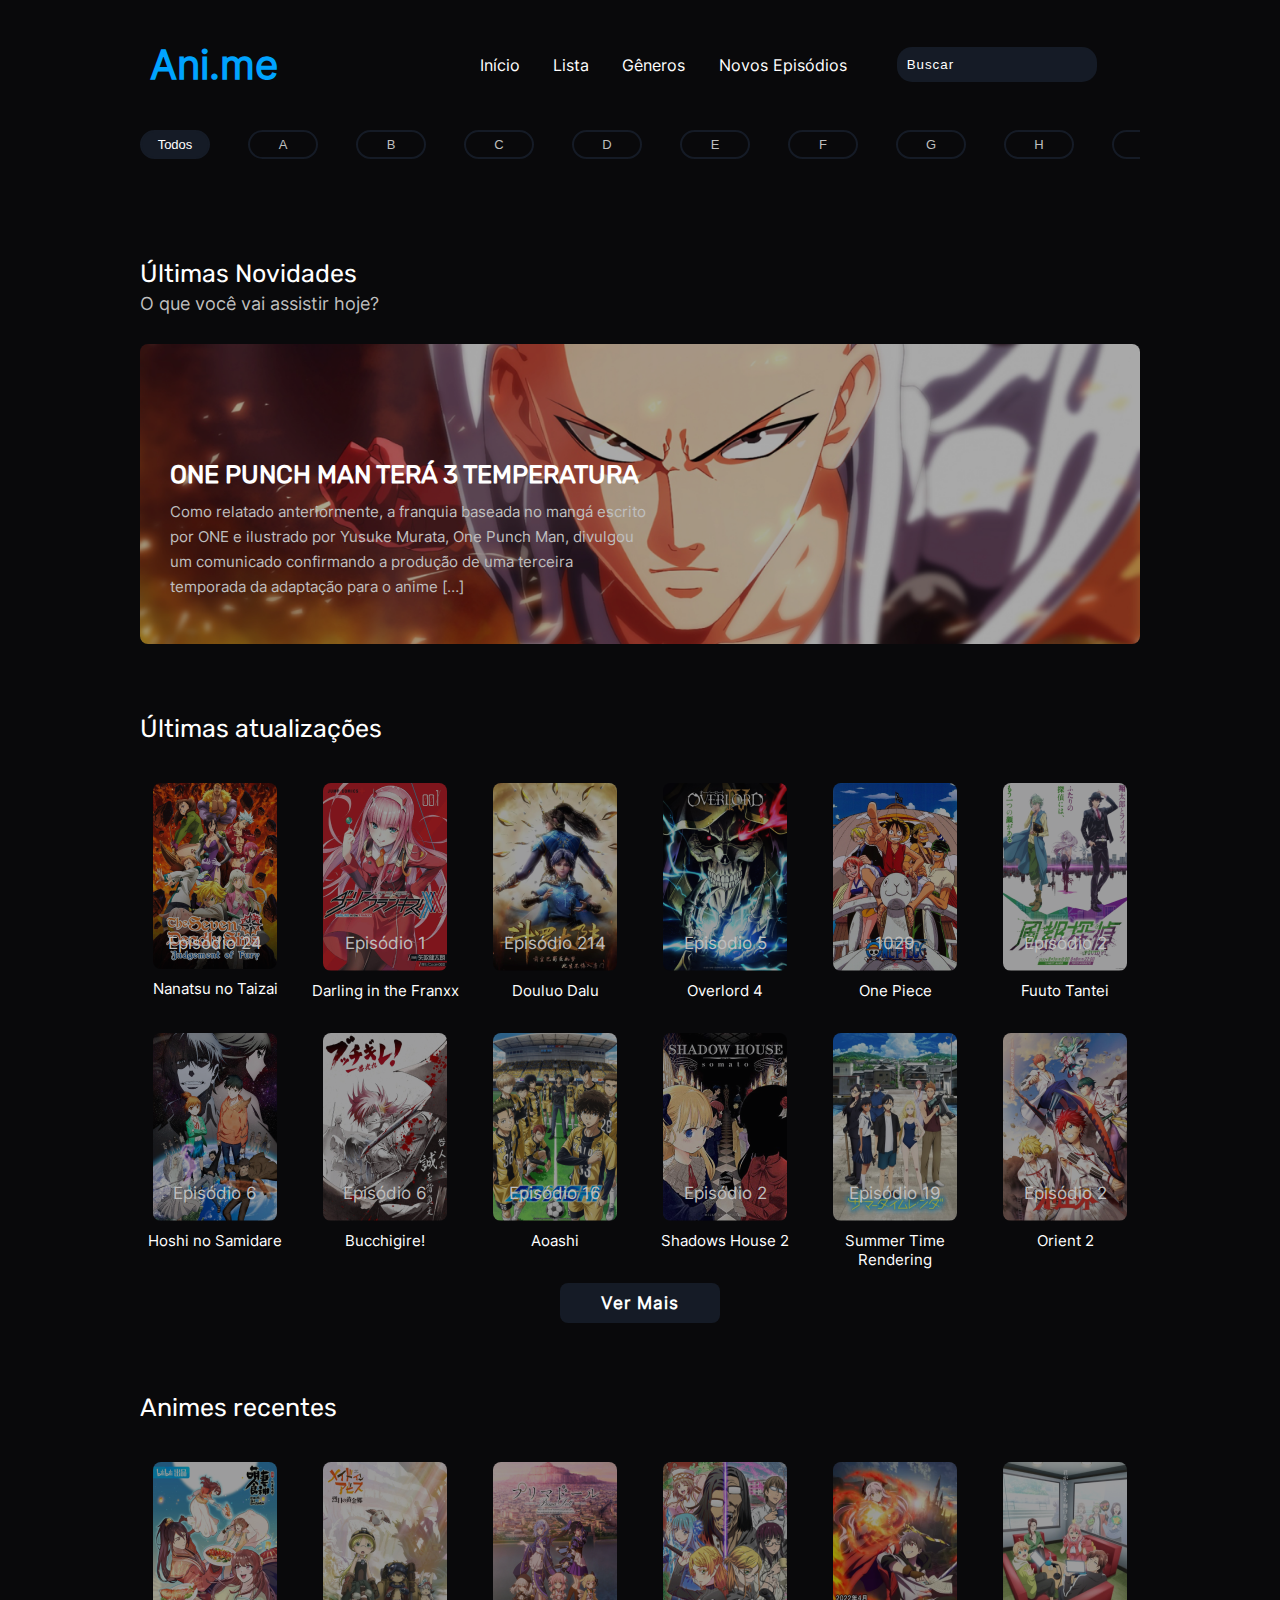
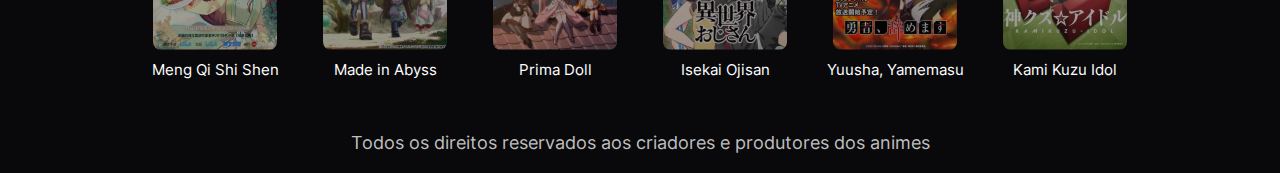
==== index.html @ 36310604 "atualizando arquivo" ====
<!DOCTYPE html>
<html lang="pt- BR">

<head>
    <meta charset="UTF-8">
    <meta name="viewport" content="width=device-width, initial-scale=1.0">
    <meta name="author" content="Letícia Carpes">
    <link rel="stylesheet" href="./styles/main.css">
    <link rel="stylesheet" href="./styles/second.css">
    <title>Projeto Anime</title>
</head>

<body>

    <header class="container-grid">

        <section class="sectionTop">

            <div class="titleHeader">
                <h1>Ani.me</h1>
            </div>

            <div class="containerNav">

                <nav class="navHeader">
                    <ul class="ulHeader">
                        <li><a href="#">Início</a></li>
                        <li><a href="#">Lista</a></li>
                        <li><a href="#">Gêneros</a></li>
                        <li><a href="#">Novos Episódios</a></li>
                    </ul>
                </nav>

                <div class="inputHeader">
                    <input type="text" placeholder="Buscar">
                </div>
            </div>

        </section>

        <section class="sectionLow">

            <div class="buttonHeader">
                <button>Todos</button>
                <button>A</button>
                <button>B</button>
                <button>C</button>
                <button>D</button>
                <button>E</button>
                <button>F</button>
                <button>G</button>
                <button>H</button>
                <button>I</button>
                <button>J</button>
                <button>K</button>
                <button>L</button>
                <button>M</button>
                <button>N</button>
                <button>O</button>
                <button>P</button>
                <button>Q</button>
                <button>R</button>
                <button>S</button>
                <button>T</button>
                <button>U</button>
                <button>V</button>
                <button>W</button>
                <button>Y</button>
                <button>X</button>
                <button>Z</button>
            </div>
        </section>
    </header>

    <main class="container-grid">
        <article class="containerBanner">
            <div class="titleBanner">
                <h3>Últimas Novidades</h3>
                <p>O que você vai assistir hoje?</p>
            </div>



            <div class="imgBanner"></div>

            <div class="textBanner">
                <h1>One Punch Man Terá 3 Temperatura</h1>

                <p>Como relatado anteriormente, a franquia baseada no mangá escrito por ONE e ilustrado por Yusuke
                    Murata, One Punch Man, divulgou um comunicado confirmando a produção de uma terceira temporada da
                    adaptação para o anime […]</p>
            </div>
        </article>


        <section class="containerCards">
            <div class="titleCards">
                <h3>Últimas atualizações</h3>
            </div>

            <section class="containerSeries">
                <div class="card">
                    <div class="imgCard">
                        <img src="./assets/image/ep24.png" alt="">

                        <div class="subtitleCard"><span>Episódio 24</span></div>
                    </div>

                    <div class="textCard">Nanatsu no Taizai</div>
                </div>

                <div class="card">

                    <div class="imgCard">
                        <img src="./assets/image/ep1.png" alt="">
                        <div class="subtitleCard"><span><a href="./second.html">Episódio 1</a></span></div>
                    </div>

                    <div class="textCard">Darling in the Franxx</div>
                </div>


                <div class="card">

                    <div class="imgCard">
                        <img src="./assets/image/ep214.png" alt="">
                        <div class="subtitleCard"><span>Episódio 214</span></div>
                    </div>

                    <div class="textCard">Douluo Dalu</div>
                </div>


                <div class="card">

                    <div class="imgCard">
                        <img src="./assets/image/ep5.png" alt="">
                        <div class="subtitleCard"><span>Episódio 5</span></div>
                    </div>

                    <div class="textCard">Overlord 4</div>
                </div>


                <div class="card">
                    <div class="imgCard">
                        <img src="./assets/image/1029.png" alt="">
                        <div class="subtitleCard"><span>1029</span></div>
                    </div>

                    <div class="textCard">One Piece</div>
                </div>


                <div class="card">
                    <div class="imgCard">

                        <img src="./assets/image/ep2.png" alt="">
                        <div class="subtitleCard"><span>Episódio 2</span></div>
                    </div>

                    <div class="textCard">Fuuto Tantei</div>
                </div>


                <div class="card">

                    <div class="imgCard">

                        <img src="./assets/image/ep6.png" alt="">
                        <div class="subtitleCard"><span>Episódio 6</span></div>
                    </div>

                    <div class="textCard">Hoshi no Samidare</div>
                </div>


                <div class="card">
                    <div class="imgCard">

                        <img src="./assets/image/ep6(2).png" alt="">
                        <div class="subtitleCard"><span>Episódio 6</span></div>
                    </div>

                    <div class="textCard">Bucchigire!</div>
                </div>

                <div class="card">
                    <div class="imgCard">
                        <img src="./assets/image/ep16.png" alt="">
                        <div class="subtitleCard"><span>Episódio 16</span></div>
                    </div>

                    <div class="textCard">Aoashi</div>
                </div>


                <div class="card">
                    <div class="imgCard">

                        <img src="./assets/image/ep2(2).png" alt="">
                        <div class="subtitleCard"><span>Episódio 2</span></div>
                    </div>

                    <div class="textCard">Shadows House 2</div>
                </div>


                <div class="card">

                    <div class="imgCard">

                        <img src="./assets/image/ep19.png" alt="">
                        <div class="subtitleCard"><span>Episódio 19</span></div>
                    </div>

                    <div class="textCard">Summer Time Rendering</div>
                </div>


                <div class="card">

                    <div class="imgCard">
                        <img src="./assets/image/ep2(3).png" alt="">
                        <div class="subtitleCard"><span>Episódio 2</span></div>
                    </div>

                    <div class="textCard">Orient 2</div>
                </div>

            </section>

            <div class="containerButton">
                <button><strong>Ver Mais</strong></button>
            </div>
        </section>

    <section class="containerCards">
        <div class="titleCards">
            <h3>Animes recentes</h3>
        </div>

        <section class="containerSeries">
            
            <div class="card">
                <div class="imgCard">
                    <img src="./assets/image/img-1.png" alt="">
                </div>

                <div class="textCard">Meng Qi Shi Shen</div>
            </div>

            <div class="card">

                <div class="imgCard">
                    <img src="./assets/image/img-2.png" alt="">
                </div>

                <div class="textCard">Made in Abyss</div>
            </div>


            <div class="card">

                <div class="imgCard">
                    <img src="./assets/image/img-3.png" alt="">
                </div>

                <div class="textCard">Prima Doll</div>
            </div>


            <div class="card">

                <div class="imgCard">
                    <img src="./assets/image/img-4.png" alt="">
                </div>

                <div class="textCard">Isekai Ojisan</div>
            </div>


            <div class="card">
                <div class="imgCard">
                    <img src="./assets/image/img-5.png" alt="">
                </div>

                <div class="textCard">Yuusha, Yamemasu</div>
            </div>


            <div class="card">
                <div class="imgCard">
                    <img src="./assets/image/img-6.png" alt="">
                </div>

                <div class="textCard">Kami Kuzu Idol</div>
            </div>

        </section>
    </section>
    </main>

    <footer class="container-grid containerFooter">
            <p>Todos os direitos reservados aos criadores e produtores dos animes</p>
    </footer>
</body>

</html>
---- styles/main.css ----
*{
    margin: 0;
    padding: 0;
    box-sizing: border-box;
}

@font-face {
    font-family: 'Inter';
    src: url('../assets/font/Inter-Regular.ttf');
}

@font-face {
    font-family: 'Rubik';
    src: url('../assets/font/Rubik-Regular.ttf');
}



.container-grid{
    max-width: 1000px;
    margin: 0 auto;
}


body{
    background-color: #09090B;
    color: white;
}

.sectionTop{
    padding: 10px;
    display: flex;
    justify-content: space-between;
    align-items: center;
    font-family: 'Inter';
    width: 1000px;
    margin-top: 30px;
}


.titleHeader{
    color: #00A3FF;
    font-weight: 600;
    font-size: 20px;
}

.containerNav{
    width: 700px;
    display: flex;
    justify-content: space-evenly;
    align-items: center;
}

.navHeader{
    width: 400px;
}

.ulHeader{
    display: flex;
    flex-direction: row;
    justify-content: space-around;
    align-items: center;
    list-style-type: none;
}

.ulHeader>li:hover{
    cursor: pointer;
    font-size: 18px;
    border-bottom: 2px solid #00A3FF;
}

.ulHeader>li>a{
    text-decoration: none;
    color: #FFFFFF;
}

.inputHeader>input{
    width: 200px;
    padding: 10px;
    outline: #00A3FF;
    border: none;
    background-color: #151B26;
    color: #FFFFFF;
    border-radius: 15px;
}

input:hover{
    border:2px solid #00A3FF;
}

.inputHeader>input::placeholder{
    color: #FFFFFF;
    letter-spacing: 1px;
}

.sectionLow{
    width: 100%;
    height: 90px;
    display: flex;
    align-items: center;
    overflow-x: scroll;
    overflow-inline: auto;
}


.sectionLow::-webkit-scrollbar {
    height: 5px;
  }
  
  .sectionLow::-webkit-scrollbar-track {
    background: #151B26;
  }
  

  .sectionLow::-webkit-scrollbar-thumb {
    background: #00A3FF;
    border-radius: 5px; 
  }
  
  .sectionLow::-webkit-scrollbar-thumb:hover {
    background: #0077CC;
  }


.buttonHeader{
    display: flex;
}


.buttonHeader>button:first-child{
    margin-left: 0;
    background-color: #151B26;
    color: #FFFFFF;
}


.buttonHeader>button{
    padding: 5px;
    background-color: #09090B;
    border: none;
    color: #BFBFBF;
    font-size: 13px;
    border: 2px solid #151B26;
    border-radius: 15px;
    width: 70px;
    cursor: pointer;
    margin-left: 38px;
}

.buttonHeader>button:hover{
    background-color: #151B26;
}


.containerBanner{
    margin-top: 70px;
    display: flex;
    flex-direction: column;
    gap: 25px;
}

.titleBanner{
    line-height: 30px;
}

.titleBanner>h3{
    font-family: 'Rubik';
    font-size: 25px;
    font-weight: 100;
}

.titleBanner>p{
    font-family: 'Inter';
    font-size: 18px;
    font-weight: 100;
    color: #BFBFBF;
}


.imgBanner {
    background-image: url('../assets/image/wallpaper.png');
    padding: 25px;
    background-size: cover;
    height: 300px;
    border-radius: 8px;
    opacity: 65%;
    position:relative;
    cursor: pointer;
}

.imgBanner:hover{
    opacity: 50%;
}

.textBanner{
    padding: 30px;
    width: 600px;
    position: absolute;
    top: 430px;

    display: flex;
    flex-direction: column;
    gap: 10px;
}


.textBanner>h1{
    font-family: 'Rubik';
    font-size: 25px;
    font-weight: 600;
    text-transform: uppercase;
    color: #FFFFFF;
}

.textBanner>p{
    width: 480px;
    font-family: 'Inter';
    font-size: 15px;
    color: #BFBFBF;
    line-height: 25px;
}


.containerCards{
    /* border: 5px solid red; */
    margin-top: 70px;
}

.titleCards{
    margin-bottom: 30px;
}

.titleCards>h3{
    font-family: 'Rubik';
    font-size: 25px;
    font-weight: 300;
}

.containerSeries{
    /* border: 5px solid green; */
    padding-top: 10px;
    height: auto;
    
    display: flex;
    justify-content: space-between;
    flex-wrap: wrap;

}

.card{
    /* border: 5px solid purple; */
    display: flex;
    flex-direction: column;
    align-items: center;
    width: 150px;
    height: 250px;
   
}

.imgCard{
    display: flex;
    flex-direction: column;
    align-items: center;
    justify-content: center;
    position: relative;
}

.imgCard>img{
    width: 100%;
    border-radius: 8px;
    opacity: 60%;
}


.imgCard>img:hover{
    opacity: 30%;
}


.subtitleCard{
    display: flex;
    justify-content: center;
}

.subtitleCard>span{
    font-family: 'Inter';
    font-size: 17px;
    color: #BFBFBF;
    text-align: center;
    position: absolute;
    top: 150px;
    cursor: pointer;
}

.subtitleCard>span>a{
    text-decoration: none;
    color: #BFBFBF;
}


.textCard{
    /* border: 5px solid pink; */
    width: 150px;
    text-align: center;
    font-family: 'Inter';
    font-size: 15px;
    color: #FFFFFF;
    margin-top: 10px;
}


.containerButton{
    /* border: 2px solid white; */
    display: flex;
    justify-content: center;
}

.containerButton>button{
    width: 160px;
    height: 40px;
    border: none;
    border-radius: 8px;
    color: #FFFFFF;
    background-color: #151B26;
    font-family: 'Inter';
    font-size: 17px;
    letter-spacing: 1px; 

    cursor: pointer;
}

.containerButton>button:hover{
    background-color: #151b26ad;
} 


.containerFooter{
    margin-top: 20px;
    margin-bottom: 20px;
    display: flex;
    justify-content: center;
    align-items: center;
    font-family: 'Inter';
    font-size: 18px;
    color: #BFBFBF;
}


@media screen and (max-width: 414px) {

    
}
---- styles/second.css ----
.titleVideo{
    /* border: 5px solid yellow; */
    margin-top: 20px;
    margin-bottom: 20px;
    width: 85%;
    display: flex;
    justify-content: space-between;
}

.titleVideo>h1{
    font-family: 'Rubik';
    font-size: 25px;
    color: #FFFFFF;
    letter-spacing: 1px;
}

.titleVideo>h2{
    font-family: 'Rubik';
    font-size: 25px;
    font-weight: 300;
    color: #BFBFBF;
}

.containerVideo{
    /* border: 5px solid red; */
    display: flex;
    justify-content: space-between;
}


.videoBanner{
    /* border: 5px solid green; */
    width: auto;
    height: auto;
}

.bannerImg{
    position: relative;
    width: 700px;
    height: 390px;
    opacity: 70%;
}

.bannerImg:hover{
    opacity: 50%;
}

.bannerIcon{
    position: absolute;
    top: 300px;
    left: 430px;
    cursor: pointer;
}

.bannerIcon:hover{
    opacity: 90%;
}

.containerVideoCard{
    /* border: 5px solid purple; */
    width: 100%;
    display: flex;
    flex-direction: column;
    flex-wrap: wrap;
}

.videoCard{
    margin-left: 10px;
    padding-bottom: 10px;
    display: flex;
}

.videoImg{
    width: 80px;
    height: 90px;
}


.textVideo{
    /* border: 5px solid red; */
    background-color: #151B26;
    width: 60%;
    padding-left: 10px;
    line-height: 25px;
    display: flex;
    flex-direction: column;
    justify-content: center;
    cursor: pointer;
}

.textVideo:hover{
    background-color: #2f3b529c;
}

.textVideo>h4{
    font-family: 'Rubik';
    font-size: 15px;
    color: #FFFFFF;
}

.textVideo>p{
    font-family: 'Inter';
    font-size: 15px;
    color: #BFBFBF;
}


.containerDescription{
    /* border: 5px solid red; */
    margin-top: 40px;
    display: flex;
    gap: 20px;
}


.imgDescription{
    /* border: 5px solid green; */
    width: auto;
    height: auto;
    display: flex;
    align-items: center;
}

.imgDescription>img{
    width: 250px;
    height: 330px;
    border-radius: 8px;
    cursor: pointer;
}

.imgDescription>img:hover{
    opacity: 50%;
}

.descriptionData{
    /* border: 5px solid yellow; */
    padding: 25px;
    width: 80%;
    display: flex;
    flex-direction: column;
    gap: 45px;
    line-height: 30px;
}

.textDescription>p>strong{
    font-family: 'Rubik';
    color: #FFFFFF;
    letter-spacing: 1px;
}

.textDescription>p{
    font-family: 'Inter';
    color: #BFBFBF;
}

.descriptionSinopse{
    /* border: 5px solid purple; */
    height: 100%;
    display: flex;
    flex-direction: column;
    gap: 10px;
    line-height: 25px;
}

.descriptionSinopse>h4{
    font-family: 'Rubik';
    color: #FFFFFF;
    letter-spacing: 1px;
}

.descriptionSinopse>p{
    font-family: 'Inter';
    font-size: 15px;
    text-align: justify;
    color: #BFBFBF;
}



.containerComments{
    /* border: 5px solid red; */
    display: flex;
    flex-direction: column;
    gap: 20px;
}


.titleComments{
    margin-top: 30px
}

.titleComments>h3{
    font-family: 'Rubik';
    font-size: 25px;
    font-weight: 300;
}

hr{
    border: 1px solid #151B26;
}

.profile{
    /* border: 5px solid green; */
    display: flex;
    gap: 20px;
}


.imgProfile>img{
    width: 70px;
    height: 70px;
}

.textProfile{
    /* border: 5px solid blue; */
    line-height: 30px;

}

.textProfile>span{
    font-family: 'Rubik';
    font-size: 15px;
    letter-spacing: 1px;
    color: #FFFFFF;
}

.textProfile>p{
    font-family: 'Inter';
    font-size: 15px;
    letter-spacing: 1px;
    color: #BFBFBF;
}


@media screen and (max-width: 414px) {

}
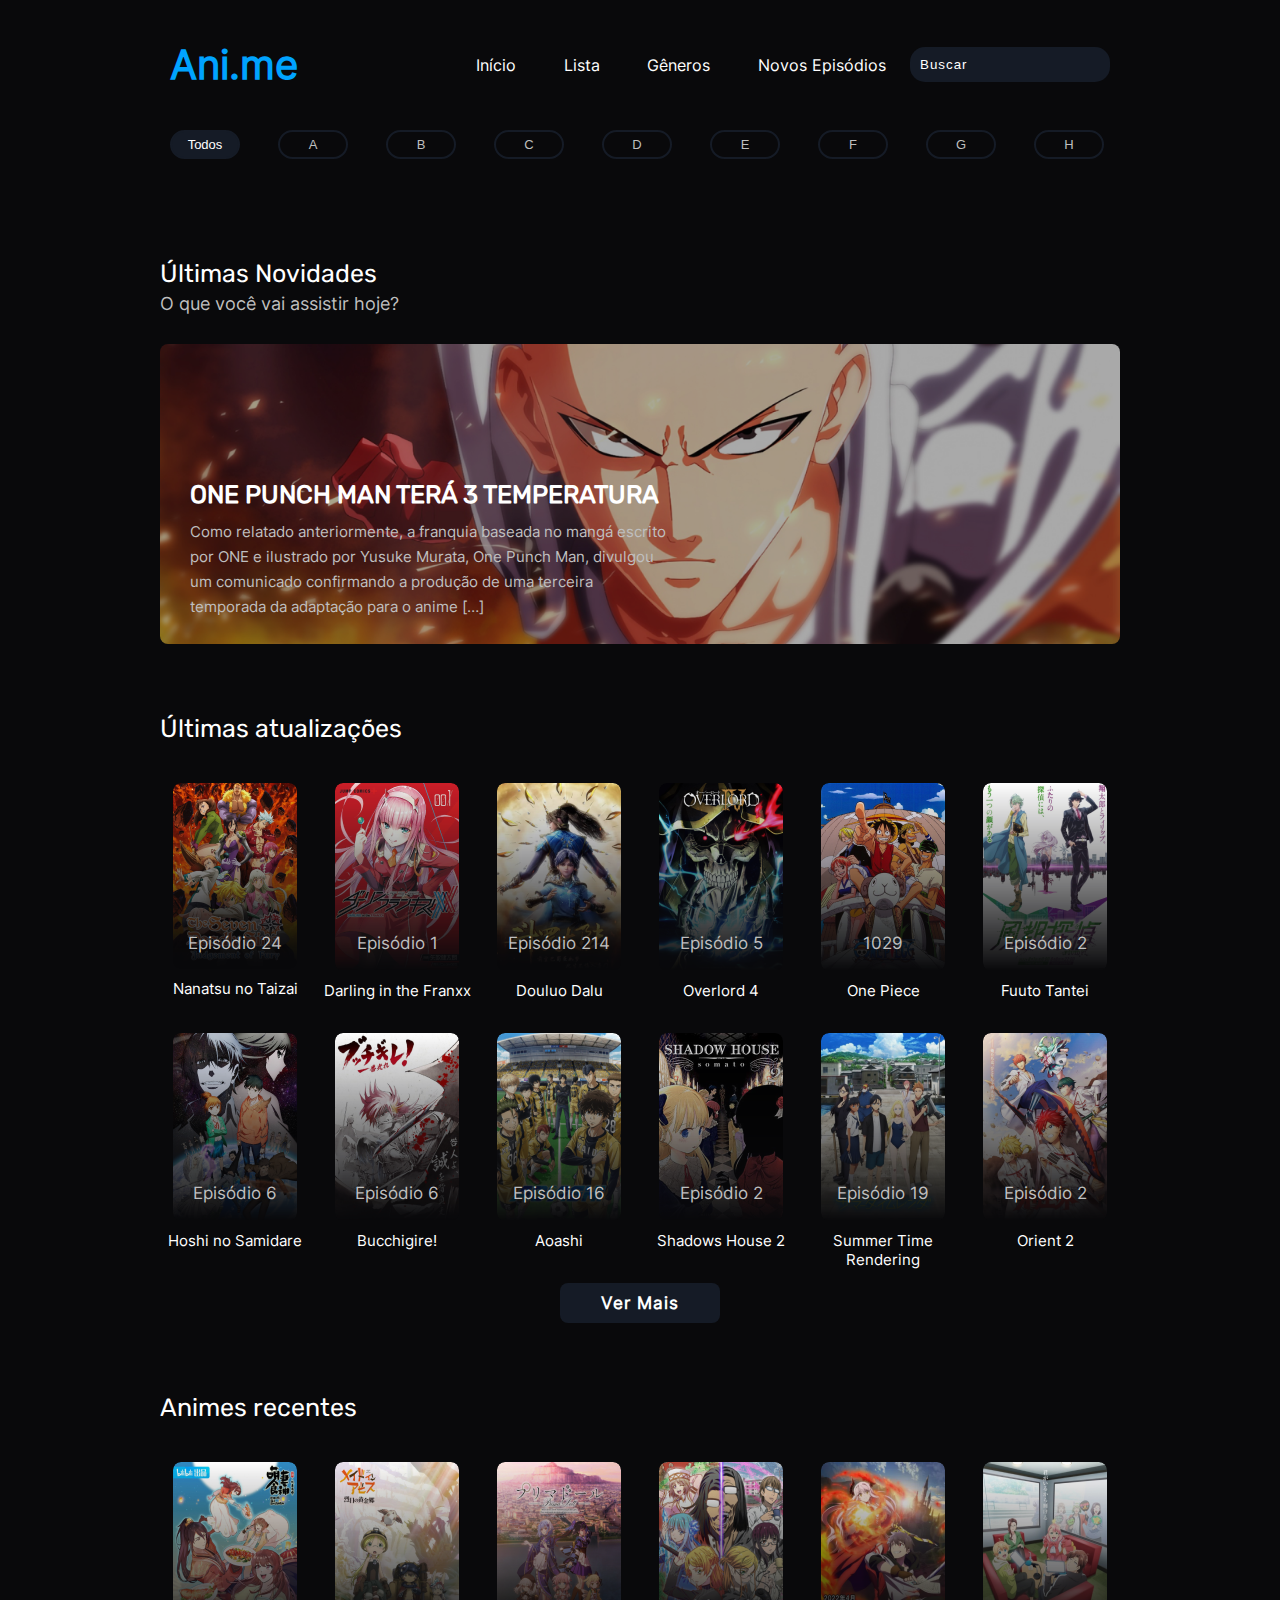
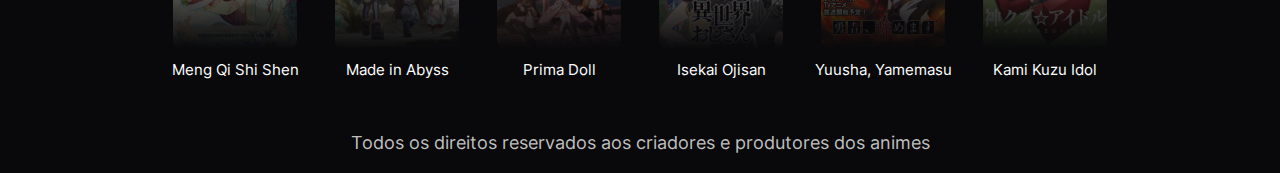
==== commit 628c99e8: "Adicionando mobile" ====
--- a/index.html
+++ b/index.html
@@ -33,6 +33,11 @@
 
                 <div class="inputHeader">
                     <input type="text" placeholder="Buscar">
+                </div>
+
+                <div class="iconsHeader">
+                    <img src="./assets/icons/fi_search.svg" alt="Pesquisa">
+                    <img src="./assets/icons/menu hamburguer.svg" alt="Menu" class="menu">
                 </div>
             </div>
 
--- a/styles/main.css
+++ b/styles/main.css
@@ -17,7 +17,7 @@
 
 
 .container-grid{
-    max-width: 1000px;
+    max-width: 75%;
     margin: 0 auto;
 }
 
@@ -33,26 +33,28 @@
     justify-content: space-between;
     align-items: center;
     font-family: 'Inter';
-    width: 1000px;
+    width: 100%;
     margin-top: 30px;
 }
 
 
-.titleHeader{
+.titleHeader>h1{
     color: #00A3FF;
     font-weight: 600;
-    font-size: 20px;
+    font-size: 40px;
 }
 
 .containerNav{
-    width: 700px;
+    width: 70%;
     display: flex;
     justify-content: space-evenly;
     align-items: center;
 }
 
+
 .navHeader{
-    width: 400px;
+    /* border: 2px solid white; */
+    width: 80%;
 }
 
 .ulHeader{
@@ -93,13 +95,18 @@
     letter-spacing: 1px;
 }
 
+.iconsHeader{
+    display: none;
+}
+
 .sectionLow{
     width: 100%;
     height: 90px;
+    padding: 10px;
     display: flex;
     align-items: center;
     overflow-x: scroll;
-    overflow-inline: auto;
+    /* overflow-inline: auto; */
 }
 
 
@@ -196,7 +203,7 @@
     padding: 30px;
     width: 600px;
     position: absolute;
-    top: 430px;
+    top: 450px;
 
     display: flex;
     flex-direction: column;
@@ -237,7 +244,6 @@
 }
 
 .containerSeries{
-    /* border: 5px solid green; */
     padding-top: 10px;
     height: auto;
     
@@ -248,7 +254,6 @@
 }
 
 .card{
-    /* border: 5px solid purple; */
     display: flex;
     flex-direction: column;
     align-items: center;
@@ -268,12 +273,12 @@
 .imgCard>img{
     width: 100%;
     border-radius: 8px;
-    opacity: 60%;
+    mask-image: linear-gradient(to bottom, rgba(0,0,0,0.998), rgba(0,0,0,0));
 }
 
 
 .imgCard>img:hover{
-    opacity: 30%;
+    opacity: 80%;
 }
 
 
@@ -299,7 +304,6 @@
 
 
 .textCard{
-    /* border: 5px solid pink; */
     width: 150px;
     text-align: center;
     font-family: 'Inter';
@@ -310,7 +314,6 @@
 
 
 .containerButton{
-    /* border: 2px solid white; */
     display: flex;
     justify-content: center;
 }
@@ -346,7 +349,117 @@
 }
 
 
-@media screen and (max-width: 414px) {
-
-    
+@media screen and (max-width: 415px) {
+
+.container-grid{
+    max-width: 90%;
+}
+
+.titleHeader>h1{
+    font-size: 24px;
+}
+
+.containerNav{
+    width: 25%;
+}
+
+.navHeader{
+    display: none;
+}
+
+.inputHeader{
+    display: none;
+}
+
+.iconsHeader{
+    width: 100%;
+    display: flex;
+    justify-content: space-between;
+}
+
+.iconsHeader>img{
+    cursor:pointer;
+}
+
+
+.buttonHeader>button:first-child{
+    margin-left: 0;
+    width: 66px;
+    background-color: #151B26;
+    color: #FFFFFF;
+}
+
+.buttonHeader>button{
+    font-size: 12px;
+    width: 52px;
+    margin-left: 20px;
+}
+
+
+.containerBanner{
+    margin-top: 50px;
+}
+
+.titleBanner>h3{
+    font-size: 18px;
+}
+
+.titleBanner>p{
+    font-size: 14px;
+}
+
+.imgBanner {
+    background-image: url('../assets/image/wallpaperMobile.png');
+}
+
+.textBanner{
+    width: 370px;
+}
+
+.textBanner>h1{
+    font-size: 15px;
+}
+
+.textBanner>p{
+    width: 85%;
+    font-size: 10px;
+    line-height: 15px;
+}
+
+.containerCards{
+    margin-top: 50px;
+}
+
+
+.titleCards>h3{
+    font-size: 18px;
+}
+
+.containerSeries{
+    justify-content: space-around;
+}
+
+.subtitleCard>span{
+    font-size: 12px;
+}
+
+.textCard{
+    font-size: 14px;
+}
+
+.containerButton{
+    margin-top: 20px;
+}
+
+.containerButton>button{
+    width: 100%;
+    font-size: 16px;
+}
+
+.containerFooter{
+    margin-top: 40px;
+    font-size: 14px;
+    text-align: center;
+}
+
 }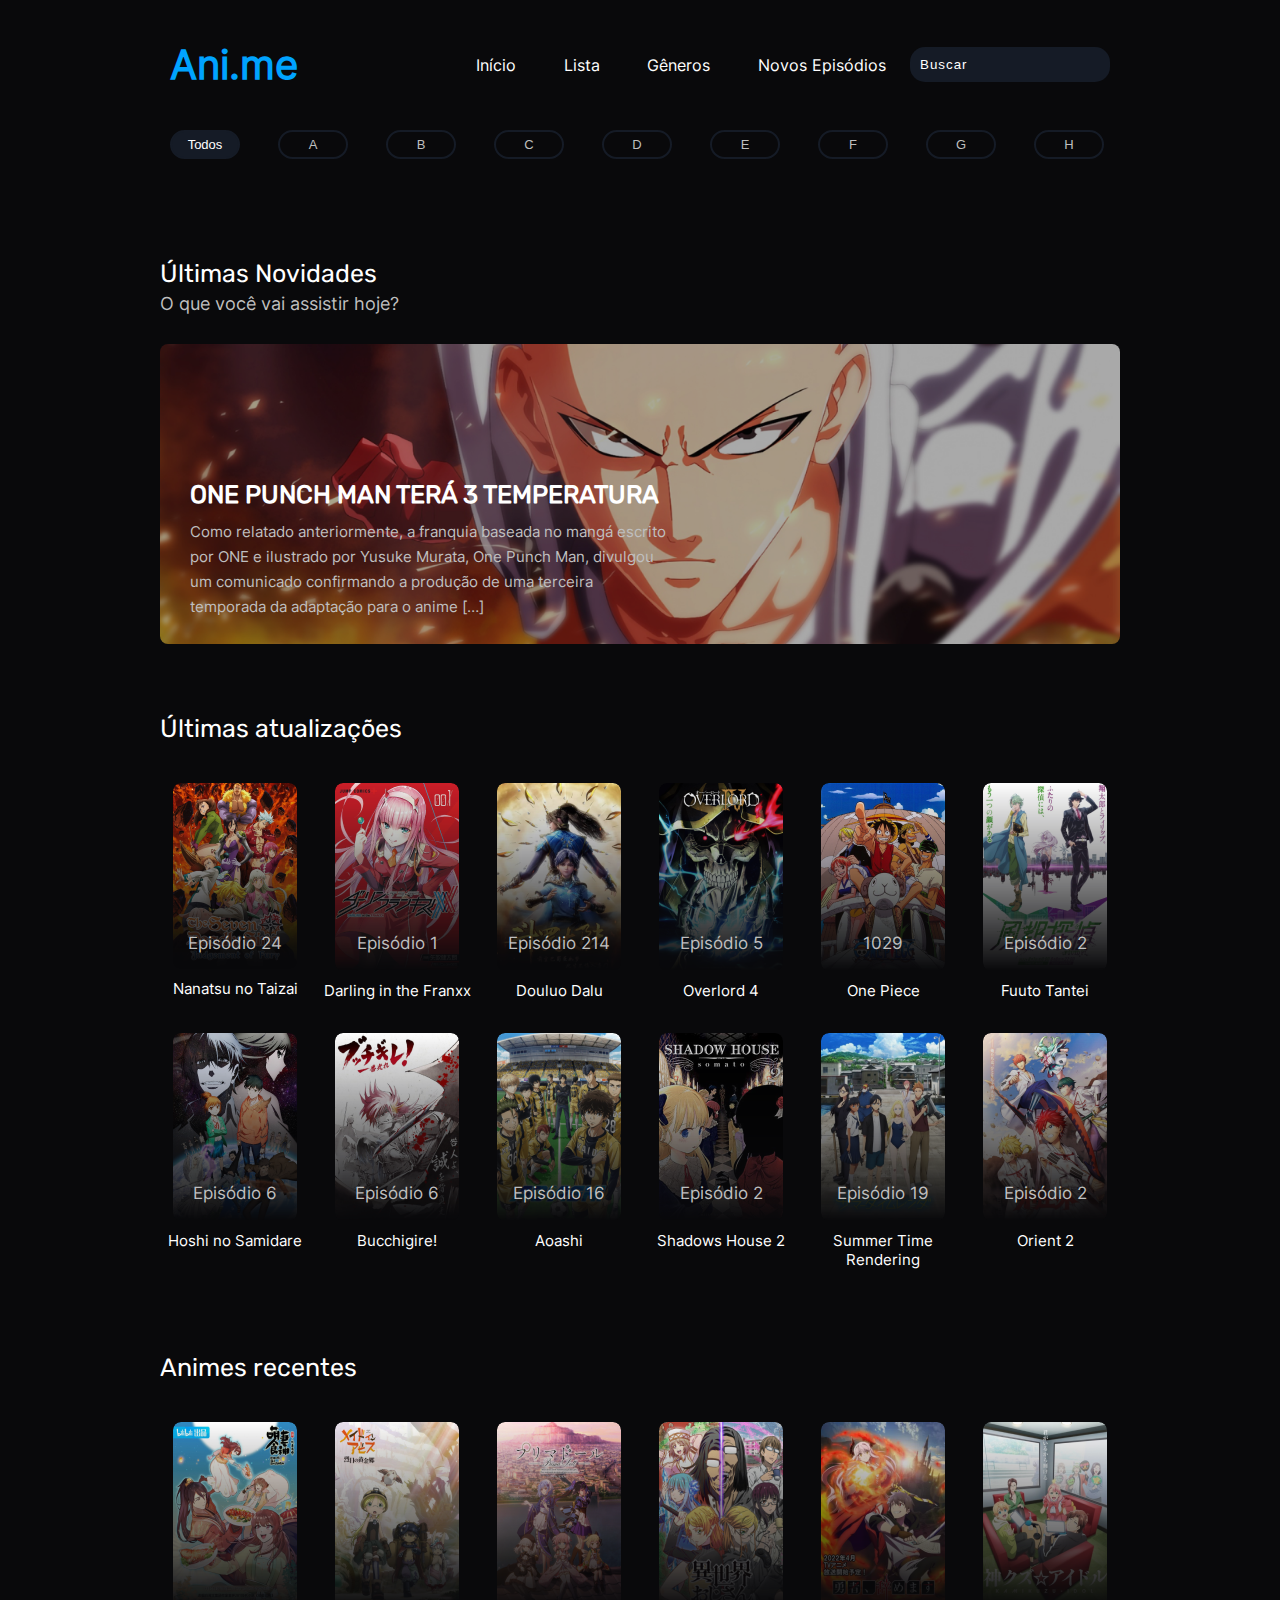
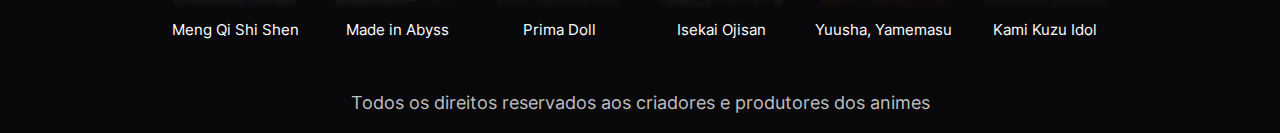
==== commit 4a2e30a3: "Atualizando arquivos mobile" ====
--- a/index.html
+++ b/index.html
@@ -22,7 +22,7 @@
 
             <div class="containerNav">
 
-                <nav class="navHeader">
+                <nav class="navHeader open">
                     <ul class="ulHeader">
                         <li><a href="#">Início</a></li>
                         <li><a href="#">Lista</a></li>
@@ -35,9 +35,9 @@
                     <input type="text" placeholder="Buscar">
                 </div>
 
-                <div class="iconsHeader">
+                <div id="modal" class="iconsHeader">
                     <img src="./assets/icons/fi_search.svg" alt="Pesquisa">
-                    <img src="./assets/icons/menu hamburguer.svg" alt="Menu" class="menu">
+                    <img src="./assets/icons/menu hamburguer.svg" alt="Menu">
                 </div>
             </div>
 
@@ -309,6 +309,7 @@
     <footer class="container-grid containerFooter">
             <p>Todos os direitos reservados aos criadores e produtores dos animes</p>
     </footer>
+
+    <script src="./script/script.js"></script>
 </body>
-
 </html>--- a/styles/main.css
+++ b/styles/main.css
@@ -364,7 +364,35 @@
 }
 
 .navHeader{
-    display: none;
+    background-color: #151b2663;
+    position:  fixed;
+    top: 10vh;
+    right: 0;
+    height: 40vh;
+    width: 80%;
+    
+    transform: translateX(0);
+    transition: all 0.5s ease;
+    z-index: 999;
+}
+
+.navHeader.open{
+    transform: translateX(100%);
+    display: block;  
+}
+
+.navHeader>ul{
+    flex-direction: column;
+    height: 100%;
+    align-items: center;
+    justify-content: space-evenly;
+    border-radius: 8px;
+}
+
+.navHeader>ul>li:hover{
+    border-radius: 10px;
+    padding: 8px;
+    color: var(--color-white);
 }
 
 .inputHeader{
--- a/styles/second.css
+++ b/styles/second.css
@@ -4,7 +4,7 @@
     /* border: 5px solid yellow; */
     margin-top: 20px;
     margin-bottom: 20px;
-    width: 85%;
+    width: 70vw;
     display: flex;
     justify-content: space-between;
 }
@@ -24,14 +24,13 @@
 }
 
 .containerVideo{
-    /* border: 5px solid red; */
     display: flex;
     justify-content: space-between;
+    width: 100%;
 }
 
 
 .videoBanner{
-    /* border: 5px solid green; */
     width: auto;
     height: auto;
 }
@@ -49,8 +48,8 @@
 
 .bannerIcon{
     position: absolute;
-    top: 300px;
-    left: 430px;
+    top: 335px;
+    left: 460px;
     cursor: pointer;
 }
 
@@ -81,7 +80,7 @@
 .textVideo{
     /* border: 5px solid red; */
     background-color: #151B26;
-    width: 60%;
+    width: 70%;
     padding-left: 10px;
     line-height: 25px;
     display: flex;
@@ -95,6 +94,7 @@
 }
 
 .textVideo>h4{
+    width: 60%;
     font-family: 'Rubik';
     font-size: 15px;
     color: #FFFFFF;
@@ -233,7 +233,116 @@
     color: #BFBFBF;
 }
 
-
-@media screen and (max-width: 414px) {
+.containerButton{
+    display: none;
+}
+
+
+@media screen and (max-width: 415px) {
+
+.titleVideo>h1{
+    width: 100%;
+    font-size: 16px;
+}
+
+.titleVideo>h2{
+    display: none;
+}
+
+.bannerImg{
+    width: 100%;
+    height: 100%;
+}
+
+.bannerIcon{
+    top: 215px;
+    left: 155px;
+}
+
+.containerVideoCard{
+    display: none;
+}
+
+.containerDescription{
+    /* border: 5px solid red; */
+    margin-top: 40px;
+    display: flex;
+    gap: 20px;
+}
+
+
+.imgDescription{
+    display: none;
+
+}
+
+.descriptionData{
+    width: 100%;
+    gap: 30px;
+    padding: 0;
+}
+
+.textDescription>p>strong{
+    font-size:14px;
+}
+
+.textDescription>p{
+    font-size: 12px;
+}
+
+
+.descriptionSinopse>h4{
+    font-size: 14px;
+}
+
+.descriptionSinopse>p{
+    font-size: 12px;
+}
+
+.titleComments>h3{
+    font-size: 16px;
+}
+
+.profile{
+    display: flex;
+    gap: 20px;
+}
+
+.imgProfile{
+    display: flex;
+    align-items: center;
+}
+
+.imgProfile>img{
+    width: 40px;
+    height: 40px;
+}
+
+.textProfile{
+    line-height: 20px;
+
+}
+
+.textProfile>span{
+    font-size: 12px;
+    letter-spacing: normal;
+}
+
+.textProfile>p{
+    font-size: 12px;
+    letter-spacing: normal;
+}
+
+.containerButton{
+    display: block;
+}
+
+.titleCards>h3{
+    font-size: 16px;
+}
+
+.textCard{
+    font-size: 12px;
+}
 
 }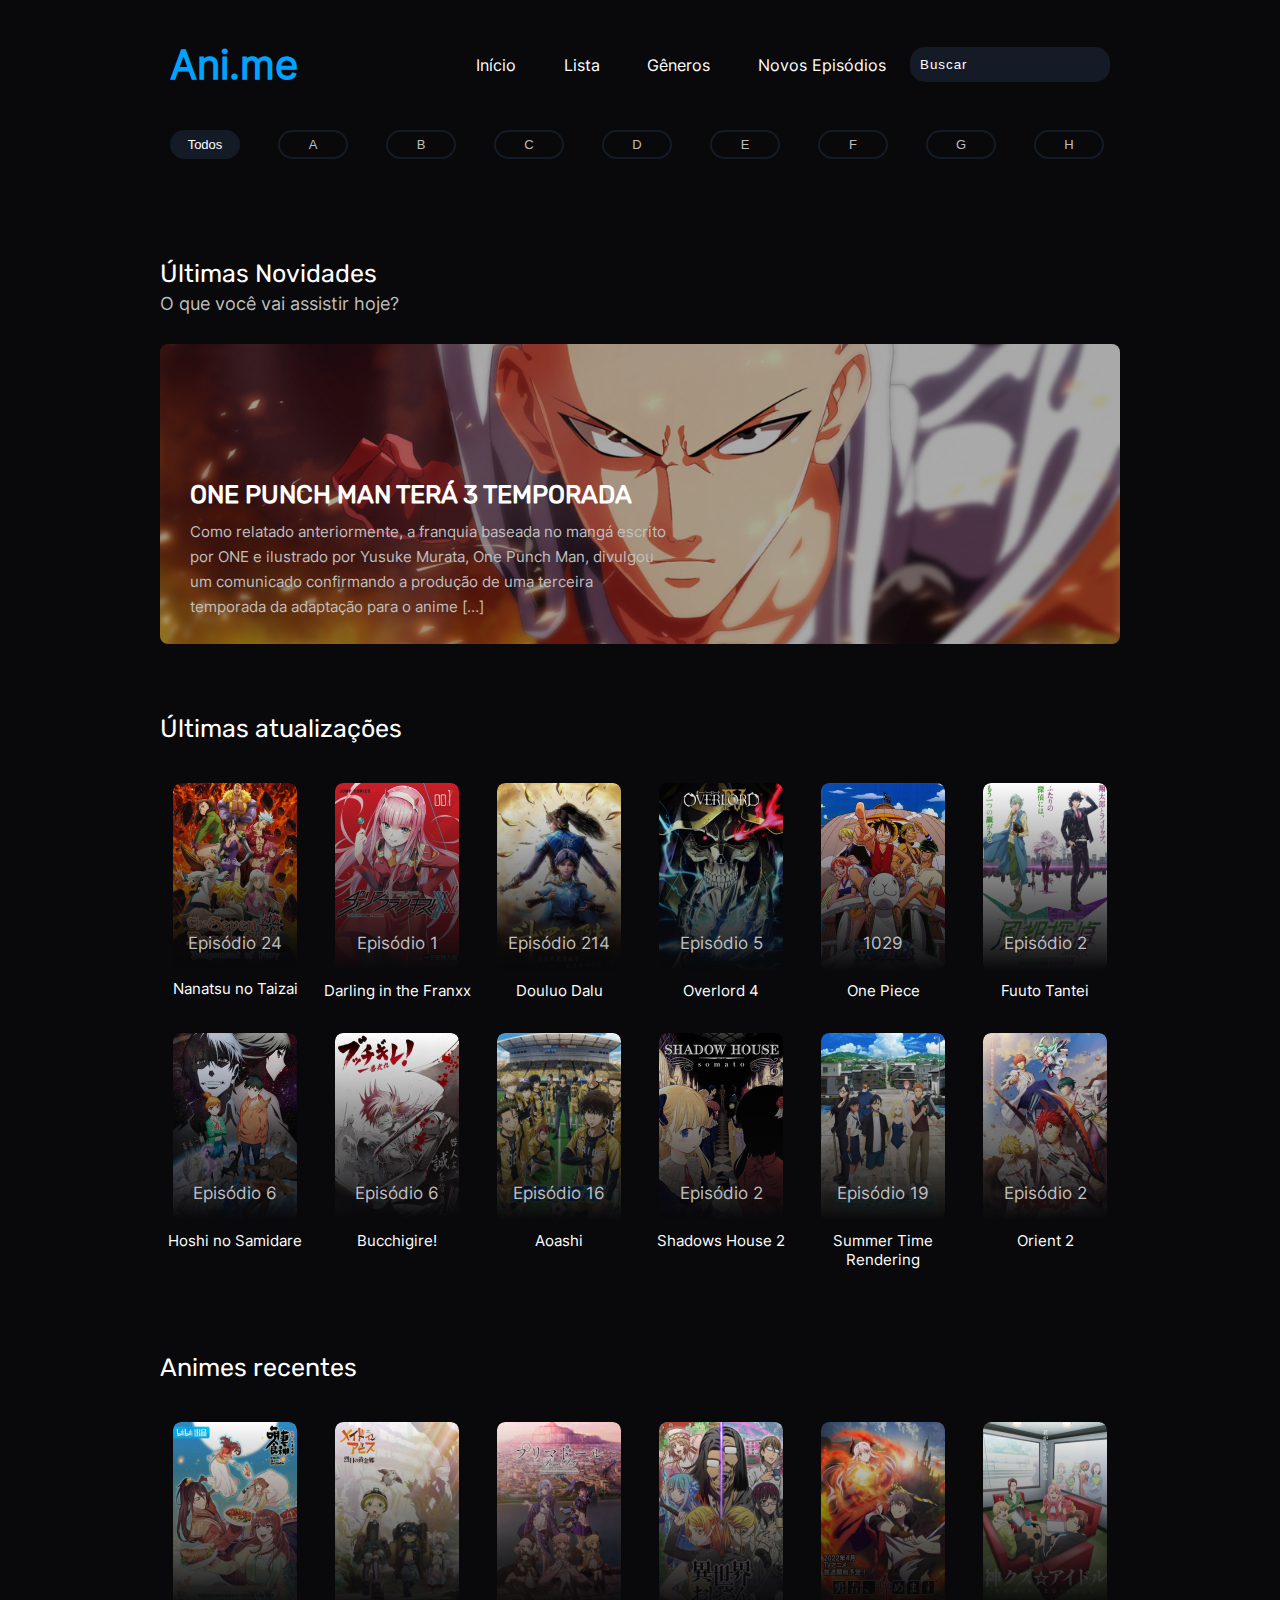
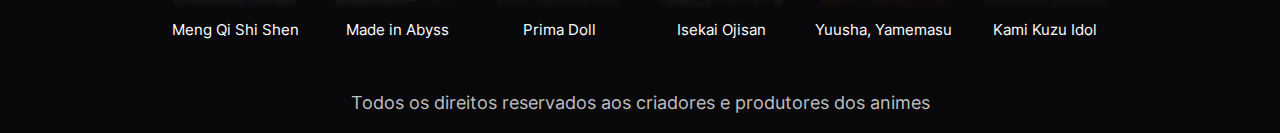
==== commit 3519ab7c: "Correção de título" ====
--- a/index.html
+++ b/index.html
@@ -35,10 +35,14 @@
                     <input type="text" placeholder="Buscar">
                 </div>
 
-                <div id="modal" class="iconsHeader">
+                <div class="iconsHeader">
                     <img src="./assets/icons/fi_search.svg" alt="Pesquisa">
-                    <img src="./assets/icons/menu hamburguer.svg" alt="Menu">
-                </div>
+
+                    <div id="modal" class="modal">
+                        <img src="./assets/icons/menu hamburguer.svg" alt="Menu">
+                    </div>
+                </div>
+                    
             </div>
 
         </section>
@@ -89,7 +93,7 @@
             <div class="imgBanner"></div>
 
             <div class="textBanner">
-                <h1>One Punch Man Terá 3 Temperatura</h1>
+                <h1>One Punch Man Terá 3 Temporada</h1>
 
                 <p>Como relatado anteriormente, a franquia baseada no mangá escrito por ONE e ilustrado por Yusuke
                     Murata, One Punch Man, divulgou um comunicado confirmando a produção de uma terceira temporada da
--- a/styles/main.css
+++ b/styles/main.css
@@ -371,13 +371,13 @@
     height: 40vh;
     width: 80%;
     
-    transform: translateX(0);
+    transform: translateX(100%);
     transition: all 0.5s ease;
     z-index: 999;
 }
 
 .navHeader.open{
-    transform: translateX(100%);
+    transform: translateX(0);
     display: block;  
 }
 
@@ -409,6 +409,12 @@
     cursor:pointer;
 }
 
+.modal{
+    display: flex;
+    align-items: center;
+    cursor: pointer;
+}
+
 
 .buttonHeader>button:first-child{
     margin-left: 0;
